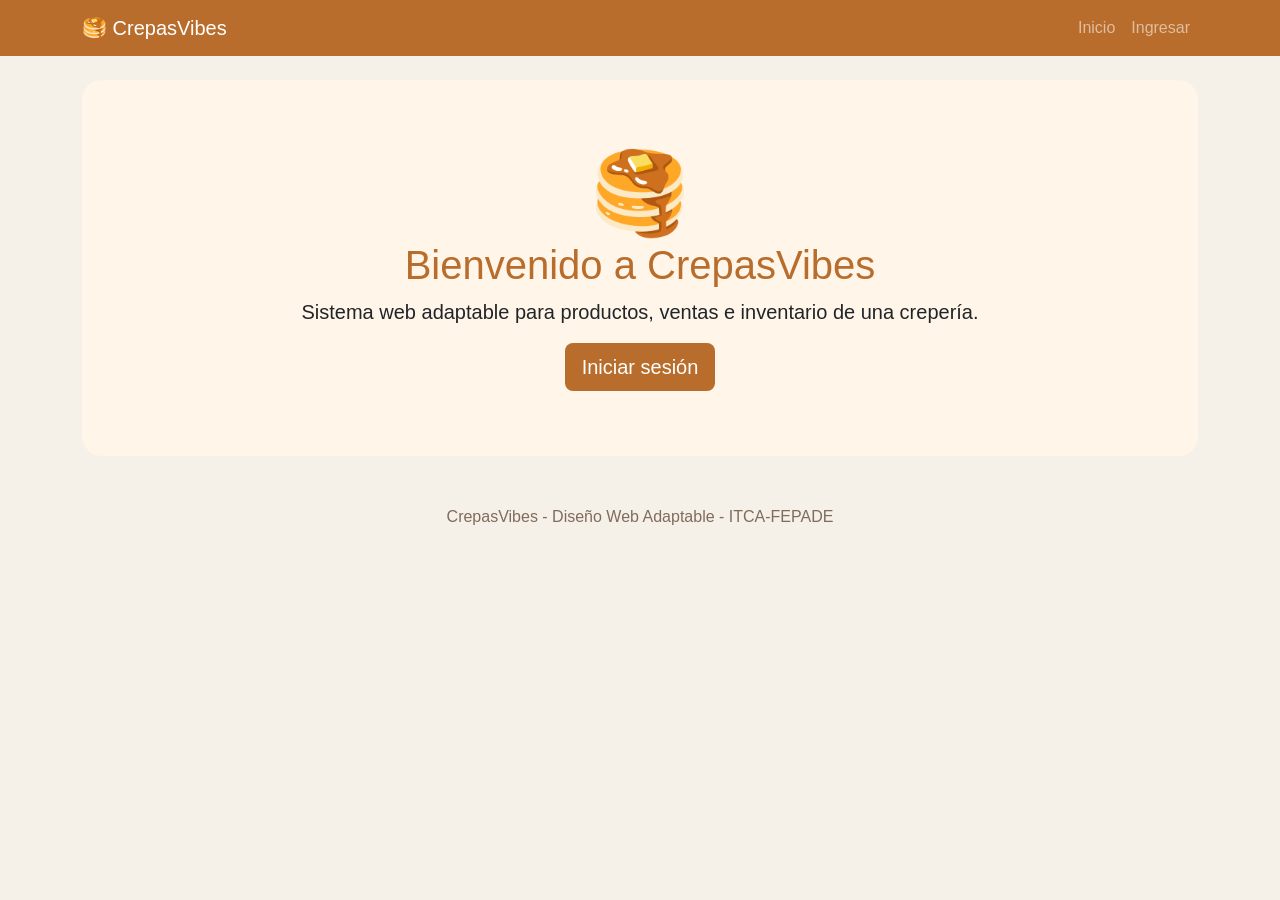
==== index.html @ 0a3856cd "Subiendo base del Proyecto" ====
<!doctype html><html lang="es"><head><meta charset="utf-8"><meta name="viewport" content="width=device-width,initial-scale=1"><title>CrepasVibes - Inicio</title><link href="https://cdn.jsdelivr.net/npm/bootstrap@5.3.3/dist/css/bootstrap.min.css" rel="stylesheet"><link rel="stylesheet" href="CSS/style.css"></head><body data-pagina="inicio"><div id="nav"></div><main class="container py-4"><div class="hero text-center"><div class="display-1">🥞</div><h1 class="titulo">Bienvenido a CrepasVibes</h1><p class="lead">Sistema web adaptable para productos, ventas e inventario de una crepería.</p><a href="login.html" class="btn btn-crepa btn-lg">Iniciar sesión</a></div></main><footer>CrepasVibes - Diseño Web Adaptable - ITCA-FEPADE</footer><script src="https://cdn.jsdelivr.net/npm/bootstrap@5.3.3/dist/js/bootstrap.bundle.min.js"></script><script src="JS/app.js"></script></body></html>
---- CSS/style.css ----
body{background:#f5f1e8;font-family:Arial}.navbar,.btn-crepa{background:#b86d2c!important;color:white!important}.card{border:0;border-radius:15px;box-shadow:0 3px 12px #0002}.titulo{color:#b86d2c}.hero{background:#fff5e8;border-radius:20px;padding:65px 20px}.table-responsive{background:white;border-radius:12px;padding:10px}footer{text-align:center;padding:25px;color:#806b5c}@media(max-width:600px){.hero{padding:30px 10px}}
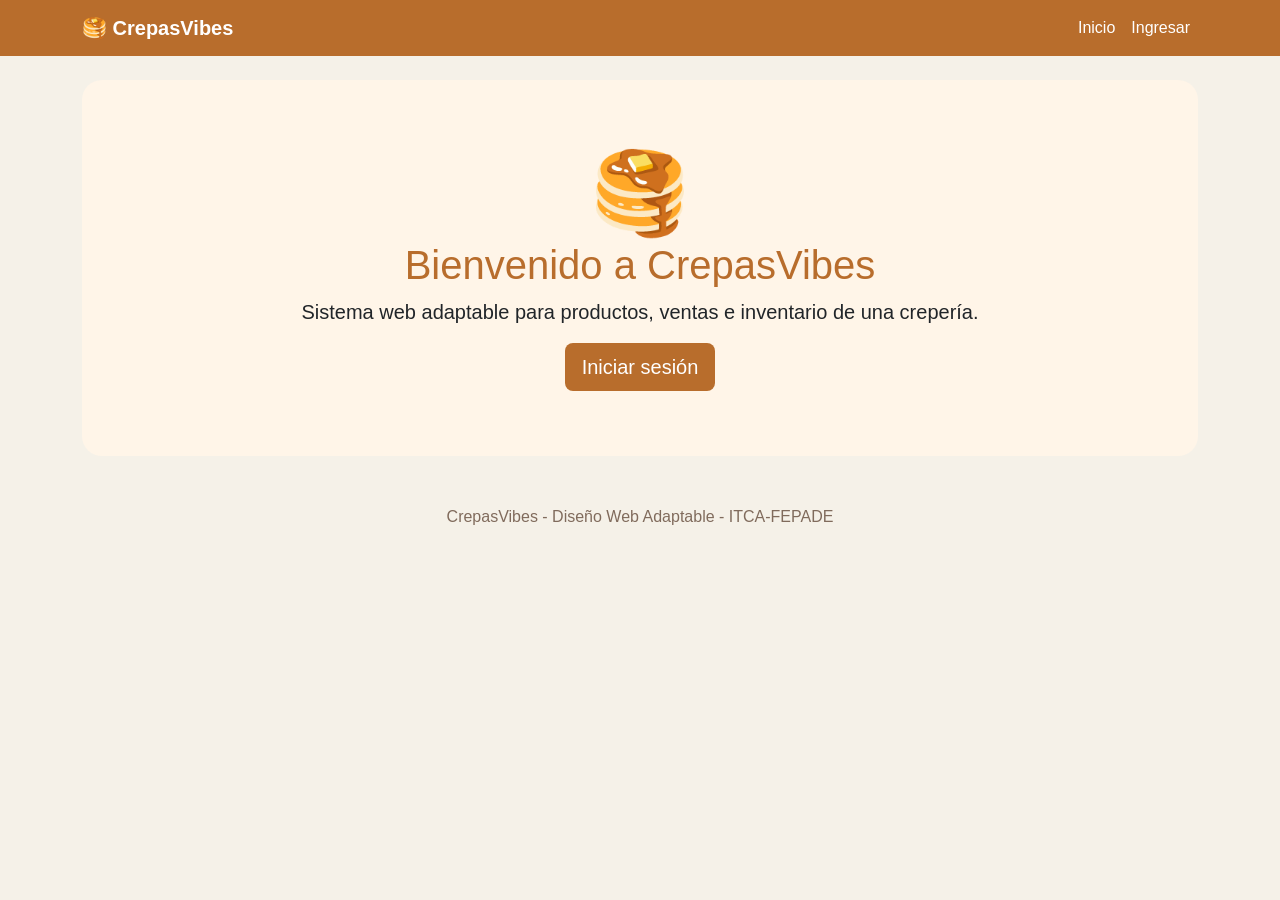
==== commit 2d4bdec2: "Rescribe el codigo borrando funciones que no se utilizaban y separando los metodos de autenticacion " ====
--- a/index.html
+++ b/index.html
@@ -1 +1,29 @@
-<!doctype html><html lang="es"><head><meta charset="utf-8"><meta name="viewport" content="width=device-width,initial-scale=1"><title>CrepasVibes - Inicio</title><link href="https://cdn.jsdelivr.net/npm/bootstrap@5.3.3/dist/css/bootstrap.min.css" rel="stylesheet"><link rel="stylesheet" href="CSS/style.css"></head><body data-pagina="inicio"><div id="nav"></div><main class="container py-4"><div class="hero text-center"><div class="display-1">🥞</div><h1 class="titulo">Bienvenido a CrepasVibes</h1><p class="lead">Sistema web adaptable para productos, ventas e inventario de una crepería.</p><a href="login.html" class="btn btn-crepa btn-lg">Iniciar sesión</a></div></main><footer>CrepasVibes - Diseño Web Adaptable - ITCA-FEPADE</footer><script src="https://cdn.jsdelivr.net/npm/bootstrap@5.3.3/dist/js/bootstrap.bundle.min.js"></script><script src="JS/app.js"></script></body></html>+<!doctype html>
+<html lang="es">
+
+<head>
+    <meta charset="utf-8">
+    <meta name="viewport" content="width=device-width,initial-scale=1">
+    <title>CrepasVibes - Inicio</title>
+    <link href="https://cdn.jsdelivr.net/npm/bootstrap@5.3.3/dist/css/bootstrap.min.css" rel="stylesheet">
+    <link rel="stylesheet" href="CSS/style.css">
+</head>
+
+<body data-pagina="inicio">
+    <div id="nav"></div>
+    <main class="container py-4">
+        <div class="hero text-center">
+            <div class="display-1">🥞</div>
+            <h1 class="titulo">Bienvenido a CrepasVibes</h1>
+            <p class="lead">Sistema web adaptable para productos, ventas e inventario de una crepería.</p><a
+                href="login.html" class="btn btn-crepa btn-lg">Iniciar sesión</a>
+        </div>
+    </main>
+    <footer>CrepasVibes - Diseño Web Adaptable - ITCA-FEPADE</footer>
+    <script src="https://cdn.jsdelivr.net/npm/bootstrap@5.3.3/dist/js/bootstrap.bundle.min.js"></script>
+    <script src="JS/auth.js"></script>
+    <script src="JS/ui.js"></script>
+    <script src="JS/app.js"></script>
+</body>
+
+</html>
--- a/CSS/style.css
+++ b/CSS/style.css
@@ -1 +1,44 @@
-body{background:#f5f1e8;font-family:Arial}.navbar,.btn-crepa{background:#b86d2c!important;color:white!important}.card{border:0;border-radius:15px;box-shadow:0 3px 12px #0002}.titulo{color:#b86d2c}.hero{background:#fff5e8;border-radius:20px;padding:65px 20px}.table-responsive{background:white;border-radius:12px;padding:10px}footer{text-align:center;padding:25px;color:#806b5c}@media(max-width:600px){.hero{padding:30px 10px}}+body {
+    background: #f5f1e8;
+    font-family: Arial, Helvetica, sans-serif
+}
+
+.navbar,
+.btn-crepa {
+    background: #b86d2c !important;
+    color: white !important
+}
+
+.card {
+    border: 0;
+    border-radius: 15px;
+    box-shadow: 0 3px 12px #0002
+}
+
+.titulo {
+    color: #b86d2c
+}
+
+.hero {
+    background: #fff5e8;
+    border-radius: 20px;
+    padding: 65px 20px
+}
+
+.table-responsive {
+    background: white;
+    border-radius: 12px;
+    padding: 10px
+}
+
+footer {
+    text-align: center;
+    padding: 25px;
+    color: #806b5c
+}
+
+@media(max-width:600px) {
+    .hero {
+        padding: 30px 10px
+    }
+}
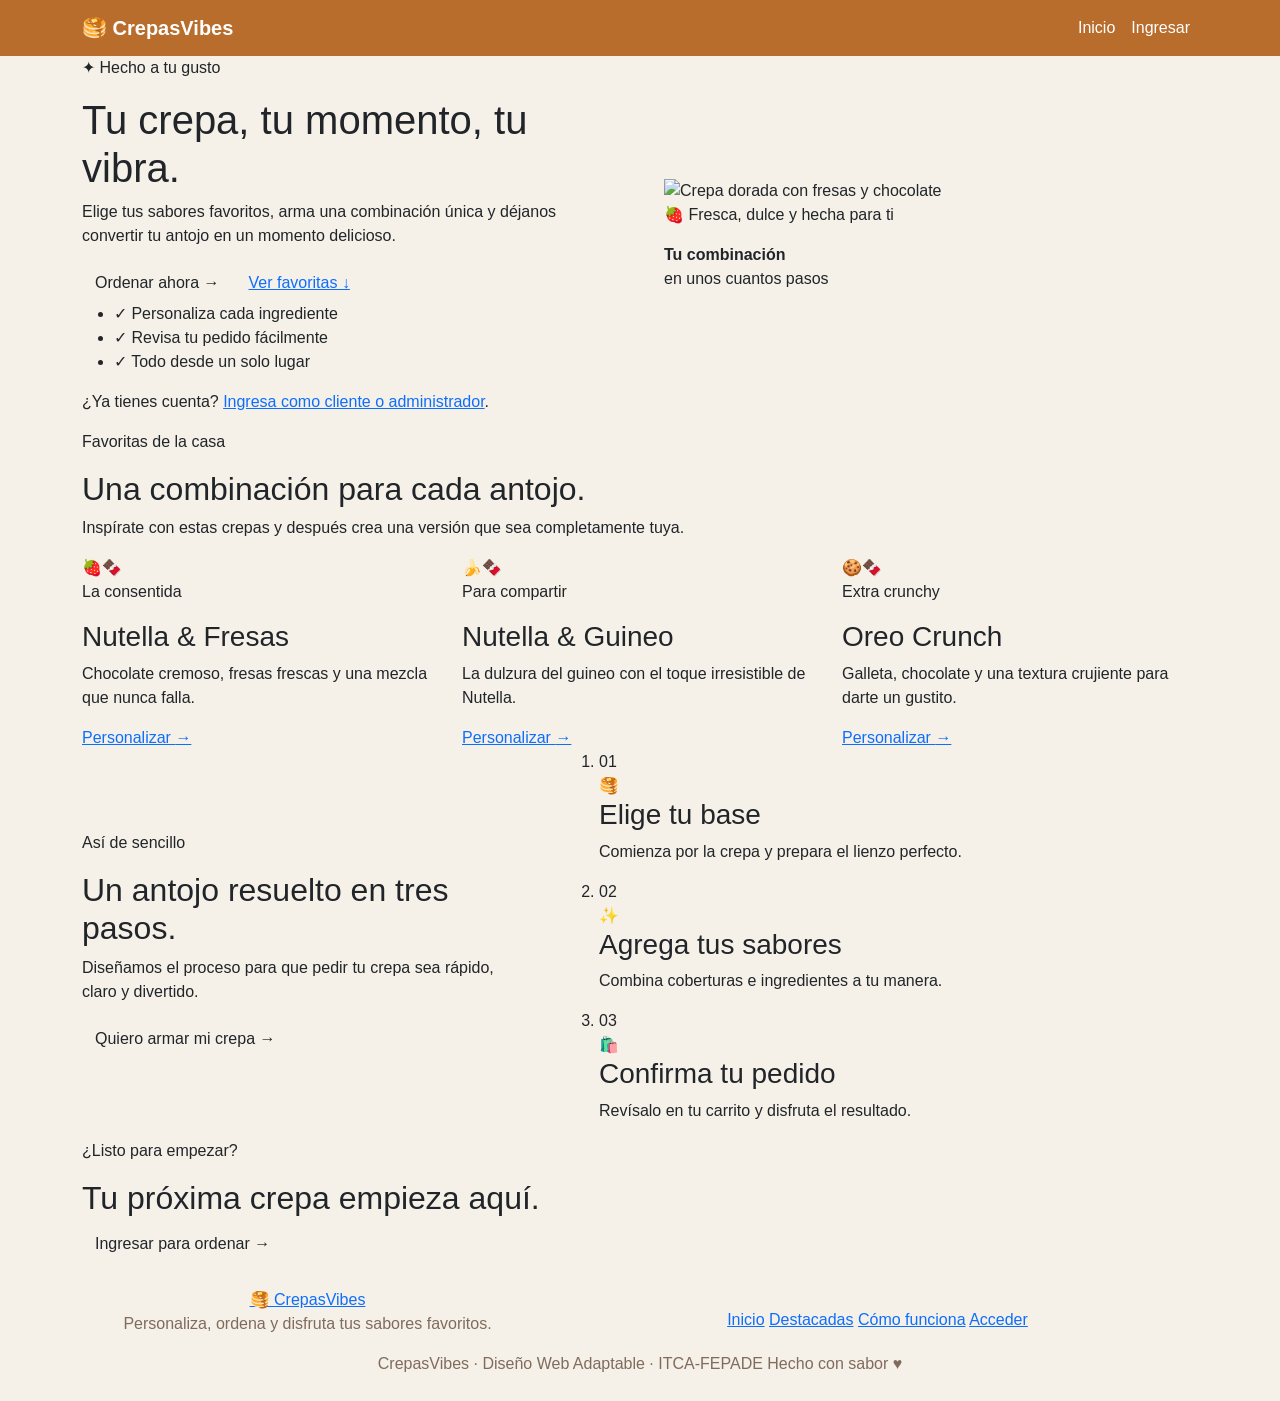
==== commit c61bfdc5: "feat: rediseñar portada de CrepasVibes" ====
--- a/index.html
+++ b/index.html
@@ -4,22 +4,177 @@
 <head>
     <meta charset="utf-8">
     <meta name="viewport" content="width=device-width,initial-scale=1">
-    <title>CrepasVibes - Inicio</title>
+    <meta name="description" content="CrepasVibes: personaliza tu crepa y disfruta tus sabores favoritos.">
+    <title>CrepasVibes - Tu crepa, tu momento</title>
     <link href="https://cdn.jsdelivr.net/npm/bootstrap@5.3.3/dist/css/bootstrap.min.css" rel="stylesheet">
     <link rel="stylesheet" href="CSS/style.css">
 </head>
 
-<body data-pagina="inicio">
+<body data-pagina="inicio" class="inicio">
     <div id="nav"></div>
-    <main class="container py-4">
-        <div class="hero text-center">
-            <div class="display-1">🥞</div>
-            <h1 class="titulo">Bienvenido a CrepasVibes</h1>
-            <p class="lead">Sistema web adaptable para productos, ventas e inventario de una crepería.</p><a
-                href="login.html" class="btn btn-crepa btn-lg">Iniciar sesión</a>
+
+    <main>
+        <section class="inicio-hero" aria-labelledby="inicio-titulo">
+            <div class="container">
+                <div class="row align-items-center g-5">
+                    <div class="col-lg-6">
+                        <p class="inicio-eyebrow"><span aria-hidden="true">✦</span> Hecho a tu gusto</p>
+                        <h1 id="inicio-titulo">Tu crepa, tu momento, <span>tu vibra.</span></h1>
+                        <p class="inicio-intro">Elige tus sabores favoritos, arma una combinación única y déjanos
+                            convertir tu antojo en un momento delicioso.</p>
+                        <div class="d-flex flex-wrap align-items-center gap-3">
+                            <a href="login.html" class="btn inicio-btn-principal">Ordenar ahora <span
+                                    aria-hidden="true">→</span></a>
+                            <a href="#crepas-destacadas" class="inicio-link-hero">Ver favoritas <span
+                                    aria-hidden="true">↓</span></a>
+                        </div>
+                        <ul class="inicio-beneficios" aria-label="Beneficios de CrepasVibes">
+                            <li><span aria-hidden="true">✓</span> Personaliza cada ingrediente</li>
+                            <li><span aria-hidden="true">✓</span> Revisa tu pedido fácilmente</li>
+                            <li><span aria-hidden="true">✓</span> Todo desde un solo lugar</li>
+                        </ul>
+                        <p class="inicio-acceso">¿Ya tienes cuenta? <a href="login.html">Ingresa como cliente o administrador</a>.</p>
+                    </div>
+                    <div class="col-lg-6">
+                        <figure class="inicio-hero-visual">
+                            <div class="inicio-imagen-marco">
+                                <img src="https://images.unsplash.com/photo-1693857230386-ce2e29512ab0?auto=format&amp;fit=crop&amp;w=1200&amp;q=85"
+                                    alt="Crepa dorada con fresas y chocolate" width="1200" height="900">
+                            </div>
+                            <p class="inicio-nota sabor-nota"><span aria-hidden="true">🍓</span>
+                                Fresca, dulce y hecha para ti</p>
+                            <p class="inicio-nota proceso-nota"><strong>Tu combinación</strong><br>en unos
+                                cuantos pasos</p>
+                        </figure>
+                    </div>
+                </div>
+            </div>
+        </section>
+
+        <section id="crepas-destacadas" class="inicio-seccion inicio-destacadas" aria-labelledby="destacadas-titulo">
+            <div class="container">
+                <div class="inicio-encabezado-seccion">
+                    <div>
+                        <p class="inicio-eyebrow">Favoritas de la casa</p>
+                        <h2 id="destacadas-titulo">Una combinación para cada antojo.</h2>
+                    </div>
+                    <p>Inspírate con estas crepas y después crea una versión que sea completamente tuya.</p>
+                </div>
+
+                <div class="row g-4">
+                    <div class="col-md-6 col-lg-4">
+                        <article class="inicio-tarjeta h-100">
+                            <div class="inicio-tarjeta-imagen inicio-sabor-fresa" aria-hidden="true"><span>🍓</span><span>🍫</span></div>
+                            <div class="inicio-tarjeta-cuerpo">
+                                <p class="inicio-etiqueta">La consentida</p>
+                                <h3>Nutella &amp; Fresas</h3>
+                                <p>Chocolate cremoso, fresas frescas y una mezcla que nunca falla.</p>
+                                <a href="login.html" class="inicio-enlace">Personalizar <span aria-hidden="true">→</span></a>
+                            </div>
+                        </article>
+                    </div>
+                    <div class="col-md-6 col-lg-4">
+                        <article class="inicio-tarjeta h-100">
+                            <div class="inicio-tarjeta-imagen inicio-sabor-guineo" aria-hidden="true"><span>🍌</span><span>🍫</span></div>
+                            <div class="inicio-tarjeta-cuerpo">
+                                <p class="inicio-etiqueta">Para compartir</p>
+                                <h3>Nutella &amp; Guineo</h3>
+                                <p>La dulzura del guineo con el toque irresistible de Nutella.</p>
+                                <a href="login.html" class="inicio-enlace">Personalizar <span aria-hidden="true">→</span></a>
+                            </div>
+                        </article>
+                    </div>
+                    <div class="col-md-6 col-lg-4">
+                        <article class="inicio-tarjeta h-100">
+                            <div class="inicio-tarjeta-imagen inicio-sabor-oreo" aria-hidden="true"><span>🍪</span><span>🍫</span></div>
+                            <div class="inicio-tarjeta-cuerpo">
+                                <p class="inicio-etiqueta">Extra crunchy</p>
+                                <h3>Oreo Crunch</h3>
+                                <p>Galleta, chocolate y una textura crujiente para darte un gustito.</p>
+                                <a href="login.html" class="inicio-enlace">Personalizar <span aria-hidden="true">→</span></a>
+                            </div>
+                        </article>
+                    </div>
+                </div>
+            </div>
+        </section>
+
+        <section id="como-funciona" class="inicio-seccion inicio-como-funciona" aria-labelledby="funciona-titulo">
+            <div class="container">
+                <div class="row align-items-center g-5">
+                    <div class="col-lg-5">
+                        <p class="inicio-eyebrow">Así de sencillo</p>
+                        <h2 id="funciona-titulo">Un antojo resuelto en tres pasos.</h2>
+                        <p class="inicio-texto-apoyo">Diseñamos el proceso para que pedir tu crepa sea rápido,
+                            claro y divertido.</p>
+                        <a href="login.html" class="btn inicio-btn-secundario">Quiero armar mi crepa <span
+                                aria-hidden="true">→</span></a>
+                    </div>
+                    <div class="col-lg-7">
+                        <ol class="inicio-pasos">
+                            <li>
+                                <span class="inicio-numero">01</span>
+                                <div><span class="inicio-icono" aria-hidden="true">🥞</span>
+                                    <h3>Elige tu base</h3>
+                                    <p>Comienza por la crepa y prepara el lienzo perfecto.</p>
+                                </div>
+                            </li>
+                            <li>
+                                <span class="inicio-numero">02</span>
+                                <div><span class="inicio-icono" aria-hidden="true">✨</span>
+                                    <h3>Agrega tus sabores</h3>
+                                    <p>Combina coberturas e ingredientes a tu manera.</p>
+                                </div>
+                            </li>
+                            <li>
+                                <span class="inicio-numero">03</span>
+                                <div><span class="inicio-icono" aria-hidden="true">🛍️</span>
+                                    <h3>Confirma tu pedido</h3>
+                                    <p>Revísalo en tu carrito y disfruta el resultado.</p>
+                                </div>
+                            </li>
+                        </ol>
+                    </div>
+                </div>
+            </div>
+        </section>
+
+        <section class="inicio-llamada" aria-labelledby="llamada-titulo">
+            <div class="container">
+                <div class="inicio-llamada-contenido">
+                    <div>
+                        <p class="inicio-eyebrow">¿Listo para empezar?</p>
+                        <h2 id="llamada-titulo">Tu próxima crepa empieza aquí.</h2>
+                    </div>
+                    <a href="login.html" class="btn inicio-btn-claro">Ingresar para ordenar <span aria-hidden="true">→</span></a>
+                </div>
+            </div>
+        </section>
+    </main>
+
+    <footer class="inicio-footer">
+        <div class="container">
+            <div class="row gy-4 align-items-center">
+                <div class="col-md-5">
+                    <a class="inicio-marca" href="index.html">🥞 <span>CrepasVibes</span></a>
+                    <p>Personaliza, ordena y disfruta tus sabores favoritos.</p>
+                </div>
+                <div class="col-md-7">
+                    <nav class="inicio-enlaces-footer" aria-label="Navegación del pie de página">
+                        <a href="index.html">Inicio</a>
+                        <a href="#crepas-destacadas">Destacadas</a>
+                        <a href="#como-funciona">Cómo funciona</a>
+                        <a href="login.html">Acceder</a>
+                    </nav>
+                </div>
+            </div>
+            <div class="inicio-footer-inferior">
+                <span>CrepasVibes · Diseño Web Adaptable · ITCA-FEPADE</span>
+                <span>Hecho con sabor <span aria-hidden="true">♥</span></span>
+            </div>
         </div>
-    </main>
-    <footer>CrepasVibes - Diseño Web Adaptable - ITCA-FEPADE</footer>
+    </footer>
+
     <script src="https://cdn.jsdelivr.net/npm/bootstrap@5.3.3/dist/js/bootstrap.bundle.min.js"></script>
     <script src="JS/auth.js"></script>
     <script src="JS/ui.js"></script>
@@ -27,3 +182,4 @@
 </body>
 
 </html>
+
--- a/CSS/style.css
+++ b/CSS/style.css
@@ -41,4 +41,66 @@
     .hero {
         padding: 30px 10px
     }
-}+}
+
+.vista-crepa {
+    background: linear-gradient(135deg, #fff8ed, #fbe5ca);
+    border: 1px solid #eed1aa;
+    border-radius: 18px;
+    padding: 18px
+}
+
+.crepa-ilustracion {
+    position: relative;
+    width: 190px;
+    height: 150px;
+    margin: auto;
+    filter: drop-shadow(0 8px 9px #79421f33)
+}
+
+.crepa-disco {
+    position: absolute;
+    left: 18px;
+    top: 12px;
+    width: 155px;
+    height: 125px;
+    border-radius: 50%;
+    background: radial-gradient(ellipse at 40% 35%, #fbe4a6, #d58c47 75%);
+    border: 6px solid #e6a45f
+}
+
+.crepa-doblez {
+    position: absolute;
+    left: 43px;
+    top: 49px;
+    width: 108px;
+    height: 78px;
+    background: linear-gradient(145deg, #f7d68e, #c9823d);
+    clip-path: polygon(0 0, 100% 0, 50% 100%);
+    border-radius: 14px
+}
+
+.catalogo-card {
+    transition: transform .2s ease-in-out
+}
+
+.catalogo-card:hover {
+    transform: translateY(-5px)
+}
+
+
+
+.catalogo-top-bg {
+  height: 180px;
+  overflow: hidden;
+  background: #fff;
+  display: grid;
+  place-items: center;
+}
+
+.catalogo-imagen {
+  width: 100%;
+  height: 100%;
+  display: block;
+  object-fit: contain;
+}
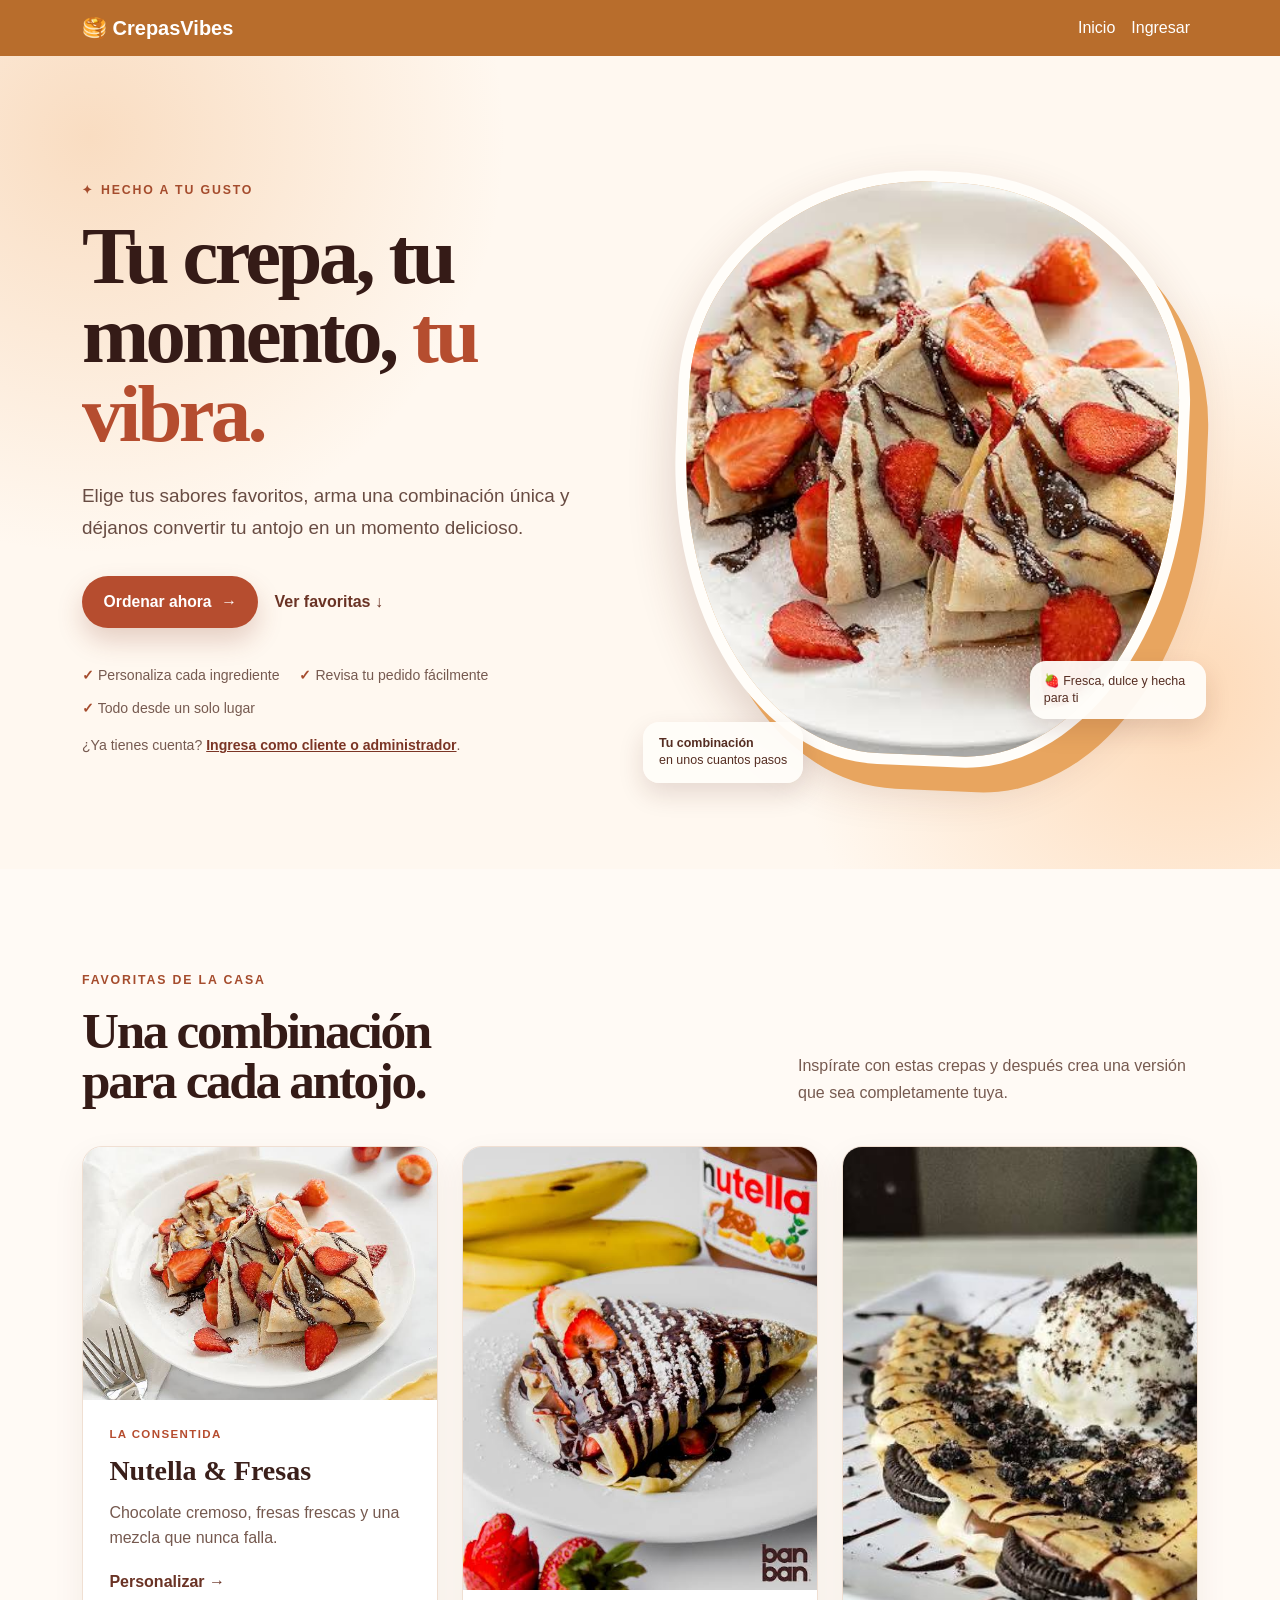
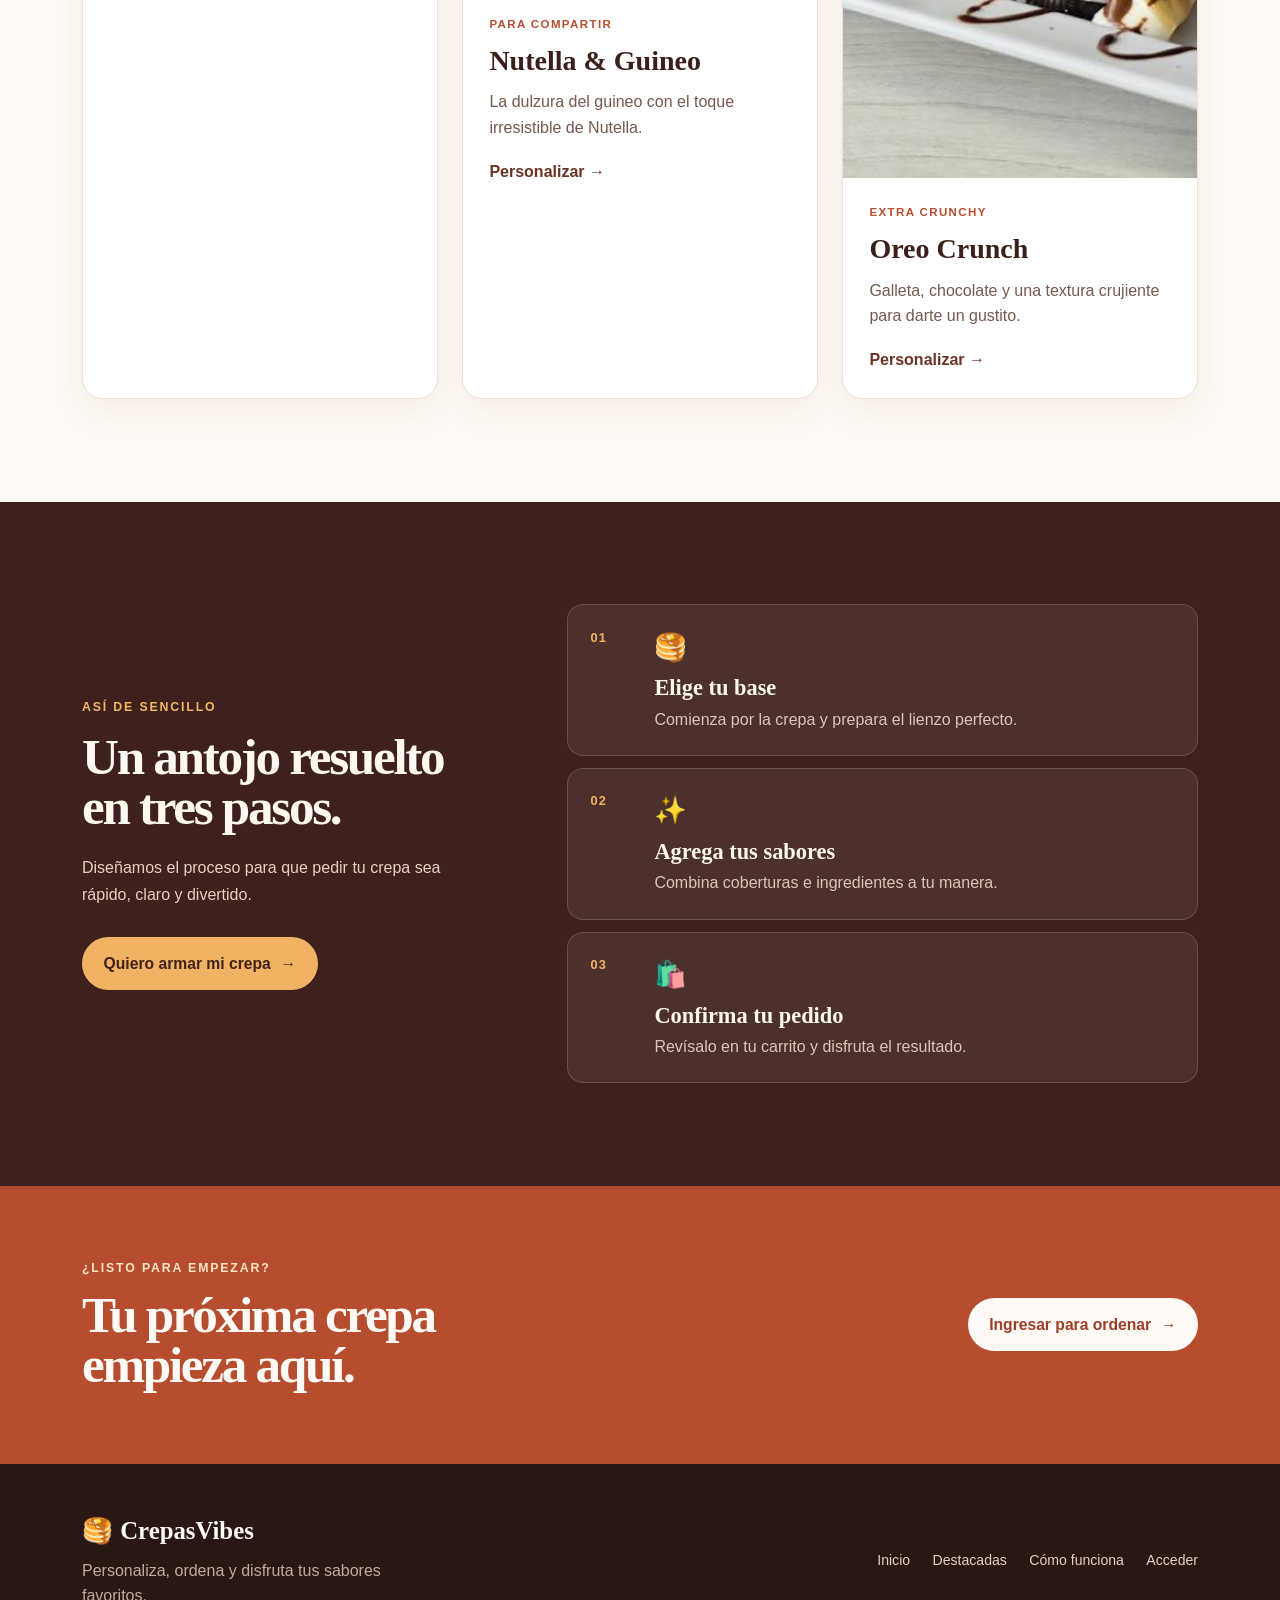
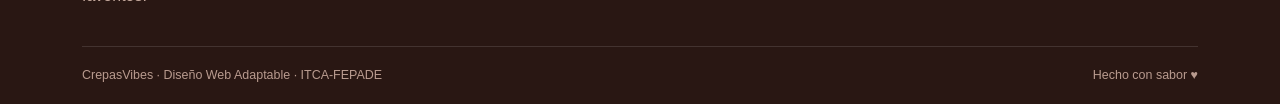
==== commit 55c46b38: "merge: integrar catálogo visual y portada CrepasVibes" ====
--- a/index.html
+++ b/index.html
@@ -38,8 +38,8 @@
                     <div class="col-lg-6">
                         <figure class="inicio-hero-visual">
                             <div class="inicio-imagen-marco">
-                                <img src="https://images.unsplash.com/photo-1693857230386-ce2e29512ab0?auto=format&amp;fit=crop&amp;w=1200&amp;q=85"
-                                    alt="Crepa dorada con fresas y chocolate" width="1200" height="900">
+                                <img src="IMG/NUTELLAFRESA.jpg" alt="Crepa dorada con fresas y chocolate" width="1200"
+                                    height="900">
                             </div>
                             <p class="inicio-nota sabor-nota"><span aria-hidden="true">🍓</span>
                                 Fresca, dulce y hecha para ti</p>
@@ -64,7 +64,7 @@
                 <div class="row g-4">
                     <div class="col-md-6 col-lg-4">
                         <article class="inicio-tarjeta h-100">
-                            <div class="inicio-tarjeta-imagen inicio-sabor-fresa" aria-hidden="true"><span>🍓</span><span>🍫</span></div>
+                            <div class="inicio-tarjeta-imagen inicio-sabor-fresa"><img src="IMG/NUTELLAFRESA.jpg" alt=""></div>
                             <div class="inicio-tarjeta-cuerpo">
                                 <p class="inicio-etiqueta">La consentida</p>
                                 <h3>Nutella &amp; Fresas</h3>
@@ -75,7 +75,7 @@
                     </div>
                     <div class="col-md-6 col-lg-4">
                         <article class="inicio-tarjeta h-100">
-                            <div class="inicio-tarjeta-imagen inicio-sabor-guineo" aria-hidden="true"><span>🍌</span><span>🍫</span></div>
+                            <div class="inicio-tarjeta-imagen inicio-sabor-guineo"><img src="IMG/NUTELLAYGUINEO.jpg" alt=""></div>
                             <div class="inicio-tarjeta-cuerpo">
                                 <p class="inicio-etiqueta">Para compartir</p>
                                 <h3>Nutella &amp; Guineo</h3>
@@ -86,7 +86,7 @@
                     </div>
                     <div class="col-md-6 col-lg-4">
                         <article class="inicio-tarjeta h-100">
-                            <div class="inicio-tarjeta-imagen inicio-sabor-oreo" aria-hidden="true"><span>🍪</span><span>🍫</span></div>
+                            <div class="inicio-tarjeta-imagen inicio-sabor-oreo"><img src="IMG/CREPAOREO.jpg" alt=""></div>
                             <div class="inicio-tarjeta-cuerpo">
                                 <p class="inicio-etiqueta">Extra crunchy</p>
                                 <h3>Oreo Crunch</h3>
--- a/CSS/style.css
+++ b/CSS/style.css
@@ -104,3 +104,438 @@
   display: block;
   object-fit: contain;
 }
+
+/* Portada de CrepasVibes: estilos aislados para no afectar los módulos existentes. */
+body.inicio {
+    background: #fffaf5;
+    color: #38201b;
+}
+
+.inicio h1,
+.inicio h2,
+.inicio h3,
+.inicio-marca {
+    font-family: Georgia, "Times New Roman", serif;
+}
+
+.inicio-hero {
+    overflow: hidden;
+    padding: clamp(4.5rem, 9vw, 7.5rem) 0 clamp(4.5rem, 8vw, 6.5rem);
+    background:
+        radial-gradient(circle at 7% 10%, rgba(237, 163, 95, .32), transparent 26rem),
+        radial-gradient(circle at 93% 78%, rgba(253, 204, 158, .68), transparent 25rem),
+        #fff8f0;
+}
+
+.inicio-eyebrow {
+    display: flex;
+    align-items: center;
+    gap: .45rem;
+    margin-bottom: 1rem;
+    color: #a54c2d;
+    font-size: .77rem;
+    font-weight: 800;
+    letter-spacing: .15em;
+    text-transform: uppercase;
+}
+
+.inicio-hero h1,
+.inicio-seccion h2,
+.inicio-llamada h2 {
+    margin: 0;
+    color: #351b17;
+    font-weight: 800;
+    letter-spacing: -.045em;
+    line-height: .98;
+}
+
+.inicio-hero h1 {
+    max-width: 11ch;
+    font-size: clamp(3.15rem, 6.3vw, 5.9rem);
+}
+
+.inicio-hero h1 span {
+    color: #b54d2f;
+}
+
+.inicio-intro {
+    max-width: 34rem;
+    margin: 1.7rem 0 2rem;
+    color: #684c43;
+    font-size: clamp(1rem, 1.5vw, 1.18rem);
+    line-height: 1.7;
+}
+
+.inicio-btn-principal,
+.inicio-btn-secundario,
+.inicio-btn-claro {
+    display: inline-flex;
+    align-items: center;
+    gap: .6rem;
+    border: 0;
+    border-radius: 999px;
+    padding: .9rem 1.35rem;
+    font-size: .98rem;
+    font-weight: 800;
+    transition: transform .2s ease, box-shadow .2s ease, background-color .2s ease;
+}
+
+.inicio-btn-principal {
+    background: #b64d2f;
+    color: #fff;
+    box-shadow: 0 .8rem 1.6rem rgba(137, 57, 37, .22);
+}
+
+.inicio-btn-principal:hover,
+.inicio-btn-principal:focus-visible {
+    background: #913b25;
+    color: #fff;
+    transform: translateY(-2px);
+    box-shadow: 0 1rem 1.8rem rgba(137, 57, 37, .28);
+}
+
+.inicio-link-hero,
+.inicio-enlace {
+    color: #6a3325;
+    font-weight: 800;
+    text-decoration: none;
+}
+
+.inicio-link-hero:hover,
+.inicio-link-hero:focus-visible,
+.inicio-enlace:hover,
+.inicio-enlace:focus-visible {
+    color: #b64d2f;
+    text-decoration: underline;
+    text-underline-offset: .25rem;
+}
+
+.inicio-beneficios {
+    display: flex;
+    flex-wrap: wrap;
+    gap: .75rem 1.25rem;
+    margin: 2.3rem 0 0;
+    padding: 0;
+    color: #765a50;
+    font-size: .88rem;
+    list-style: none;
+}
+
+.inicio-beneficios span {
+    color: #a54c2d;
+    font-weight: 900;
+}
+
+.inicio-acceso {
+    margin: 1rem 0 0;
+    color: #765a50;
+    font-size: .88rem;
+}
+
+.inicio-acceso a {
+    color: #7b3525;
+    font-weight: 800;
+}
+
+.inicio-hero-visual {
+    position: relative;
+    width: min(100%, 32rem);
+    margin: 0 auto;
+}
+
+.inicio-imagen-marco {
+    position: relative;
+    aspect-ratio: .86;
+    overflow: hidden;
+    border: .7rem solid #fffdf9;
+    border-radius: 48% 48% 42% 42% / 38% 38% 52% 52%;
+    background: #e8b477;
+    box-shadow: 1.2rem 1.5rem 0 #e8a55f, 0 1.2rem 3rem rgba(93, 43, 29, .2);
+    transform: rotate(2.5deg);
+}
+
+.inicio-imagen-marco img {
+    width: 100%;
+    height: 100%;
+    object-fit: cover;
+    object-position: center;
+    transform: rotate(-2.5deg) scale(1.08);
+}
+
+.inicio-nota {
+    position: absolute;
+    z-index: 1;
+    margin: 0;
+    border-radius: 1rem;
+    background: rgba(255, 253, 249, .95);
+    box-shadow: 0 .7rem 1.6rem rgba(75, 31, 18, .14);
+    color: #552d22;
+    font-family: Arial, Helvetica, sans-serif;
+    font-size: .78rem;
+    line-height: 1.35;
+}
+
+.sabor-nota {
+    right: -1.2rem;
+    bottom: 3rem;
+    max-width: 11rem;
+    padding: .75rem .85rem;
+}
+
+.proceso-nota {
+    bottom: -1rem;
+    left: -2rem;
+    padding: .85rem 1rem;
+}
+
+.inicio-seccion {
+    padding: clamp(4.5rem, 8vw, 7rem) 0;
+}
+
+.inicio-encabezado-seccion {
+    display: flex;
+    align-items: end;
+    justify-content: space-between;
+    gap: 2rem;
+    margin-bottom: 2.5rem;
+}
+
+.inicio-seccion h2,
+.inicio-llamada h2 {
+    max-width: 15ch;
+    font-size: clamp(2.35rem, 4vw, 4.1rem);
+}
+
+.inicio-encabezado-seccion > p,
+.inicio-texto-apoyo {
+    max-width: 25rem;
+    margin: 0;
+    color: #765a50;
+    line-height: 1.7;
+}
+
+.inicio-tarjeta {
+    overflow: hidden;
+    border: 1px solid #f0dfd2;
+    border-radius: 1.25rem;
+    background: #fff;
+    box-shadow: 0 .75rem 2rem rgba(88, 41, 28, .07);
+    transition: transform .22s ease, box-shadow .22s ease;
+}
+
+.inicio-tarjeta:hover {
+    transform: translateY(-.4rem);
+    box-shadow: 0 1.25rem 2.3rem rgba(88, 41, 28, .13);
+}
+
+.inicio-tarjeta-imagen {
+    position: relative;
+    min-height: 10.5rem;
+    overflow: hidden;
+    background: #f8ece2;
+}
+
+.inicio-tarjeta-imagen img {
+    width: 100%;
+    height: 100%;
+    min-height: 10.5rem;
+    object-fit: cover;
+    transition: transform .35s ease;
+}
+
+.inicio-tarjeta:hover .inicio-tarjeta-imagen img {
+    transform: scale(1.06);
+}
+
+.inicio-sabor-fresa { background: linear-gradient(135deg, #ffd9ce, #ffeeba); }
+.inicio-sabor-guineo { background: linear-gradient(135deg, #fbeab3, #edc67d); }
+.inicio-sabor-oreo { background: linear-gradient(135deg, #d7c7c0, #f1dfcf); }
+
+.inicio-tarjeta-cuerpo {
+    padding: 1.65rem;
+}
+
+.inicio-etiqueta {
+    margin: 0 0 .65rem;
+    color: #b64d2f;
+    font-size: .72rem;
+    font-weight: 800;
+    letter-spacing: .12em;
+    text-transform: uppercase;
+}
+
+.inicio-tarjeta h3 {
+    margin: 0 0 .75rem;
+    color: #3a1f1a;
+    font-size: 1.75rem;
+    font-weight: 800;
+}
+
+.inicio-tarjeta-cuerpo > p:not(.inicio-etiqueta) {
+    min-height: 3.4rem;
+    color: #75594f;
+    line-height: 1.6;
+}
+
+.inicio-como-funciona {
+    background: #3e211c;
+}
+
+.inicio-como-funciona .inicio-eyebrow { color: #f4b765; }
+.inicio-como-funciona h2 { color: #fff8f1; }
+.inicio-como-funciona .inicio-texto-apoyo { margin: 1.35rem 0 1.8rem; color: #e6cfc4; }
+
+.inicio-btn-secundario {
+    background: #f1b363;
+    color: #41221b;
+}
+
+.inicio-btn-secundario:hover,
+.inicio-btn-secundario:focus-visible {
+    background: #ffd084;
+    color: #41221b;
+    transform: translateY(-2px);
+}
+
+.inicio-pasos {
+    display: grid;
+    gap: .75rem;
+    margin: 0;
+    padding: 0;
+    list-style: none;
+}
+
+.inicio-pasos li {
+    display: grid;
+    grid-template-columns: 3rem 1fr;
+    gap: 1rem;
+    padding: 1.4rem;
+    border: 1px solid rgba(255, 247, 240, .16);
+    border-radius: 1rem;
+    background: rgba(255, 255, 255, .07);
+}
+
+.inicio-numero {
+    color: #f1b363;
+    font-size: .8rem;
+    font-weight: 900;
+    letter-spacing: .1em;
+}
+
+.inicio-icono { display: block; margin-bottom: .5rem; font-size: 1.65rem; }
+.inicio-pasos h3 { margin: 0 0 .35rem; color: #fff8f1; font-size: 1.4rem; font-weight: 800; }
+.inicio-pasos p { margin: 0; color: #dcc6bc; line-height: 1.55; }
+
+.inicio-llamada {
+    padding: clamp(3rem, 6vw, 4.6rem) 0;
+    background: #b64d2f;
+}
+
+.inicio-llamada-contenido {
+    display: flex;
+    align-items: center;
+    justify-content: space-between;
+    gap: 1.5rem;
+}
+
+.inicio-llamada .inicio-eyebrow { margin-bottom: .75rem; color: #ffe6c5; }
+.inicio-llamada h2 { color: #fffaf5; }
+
+.inicio-btn-claro {
+    flex: 0 0 auto;
+    background: #fffaf5;
+    color: #9f3e26;
+}
+
+.inicio-btn-claro:hover,
+.inicio-btn-claro:focus-visible {
+    background: #ffe8c8;
+    color: #7d2b1b;
+    transform: translateY(-2px);
+}
+
+.inicio-footer {
+    padding: 3rem 0 1.25rem;
+    background: #291713;
+    color: #e5cfc2;
+    text-align: left;
+}
+
+.inicio-marca {
+    display: inline-flex;
+    align-items: center;
+    gap: .45rem;
+    color: #fffaf5;
+    font-size: 1.55rem;
+    font-weight: 800;
+    text-decoration: none;
+}
+
+.inicio-marca:hover,
+.inicio-marca:focus-visible { color: #ffe1bb; }
+.inicio-footer p { max-width: 19rem; margin: .65rem 0 0; color: #c5a99d; line-height: 1.55; }
+
+.inicio-enlaces-footer {
+    display: flex;
+    flex-wrap: wrap;
+    justify-content: flex-end;
+    gap: .9rem 1.4rem;
+}
+
+.inicio-enlaces-footer a,
+.inicio-footer-inferior {
+    color: #e5cfc2;
+    font-size: .88rem;
+}
+
+.inicio-enlaces-footer a { text-decoration: none; }
+.inicio-enlaces-footer a:hover,
+.inicio-enlaces-footer a:focus-visible { color: #ffe1bb; text-decoration: underline; text-underline-offset: .3rem; }
+
+.inicio-footer-inferior {
+    display: flex;
+    justify-content: space-between;
+    gap: 1rem;
+    margin-top: 2.35rem;
+    padding-top: 1.15rem;
+    border-top: 1px solid rgba(255, 255, 255, .12);
+    color: #b99b8f;
+    font-size: .78rem;
+}
+
+.inicio a:focus-visible {
+    outline: 3px solid #f3b565;
+    outline-offset: 4px;
+}
+
+@media (max-width: 991.98px) {
+    .inicio-hero h1 { max-width: 14ch; }
+    .inicio-hero-visual { width: min(82%, 32rem); margin-top: 1rem; }
+    .inicio-encabezado-seccion { align-items: start; flex-direction: column; }
+}
+
+@media (max-width: 767.98px) {
+    .inicio-hero { padding-top: 4rem; }
+    .inicio-hero h1 { font-size: clamp(3rem, 15vw, 4.4rem); }
+    .inicio-beneficios { display: grid; gap: .55rem; }
+    .inicio-hero-visual { width: min(88%, 29rem); }
+    .inicio-imagen-marco { border-width: .5rem; box-shadow: .75rem 1rem 0 #e8a55f, 0 1rem 2.3rem rgba(93, 43, 29, .2); }
+    .sabor-nota { right: -1.5rem; bottom: 2.5rem; }
+    .proceso-nota { left: -1.4rem; }
+    .inicio-llamada-contenido,
+    .inicio-footer-inferior { align-items: flex-start; flex-direction: column; }
+    .inicio-enlaces-footer { justify-content: flex-start; }
+}
+
+@media (max-width: 440px) {
+    .inicio-hero-visual { width: 92%; }
+    .inicio-nota { font-size: .7rem; }
+    .sabor-nota { right: -1.3rem; }
+    .proceso-nota { left: -1.1rem; }
+    .inicio-tarjeta-cuerpo { padding: 1.35rem; }
+}
+
+@media (prefers-reduced-motion: reduce) {
+    .inicio *, .inicio *::before, .inicio *::after { scroll-behavior: auto !important; transition-duration: .01ms !important; }
+}
+
